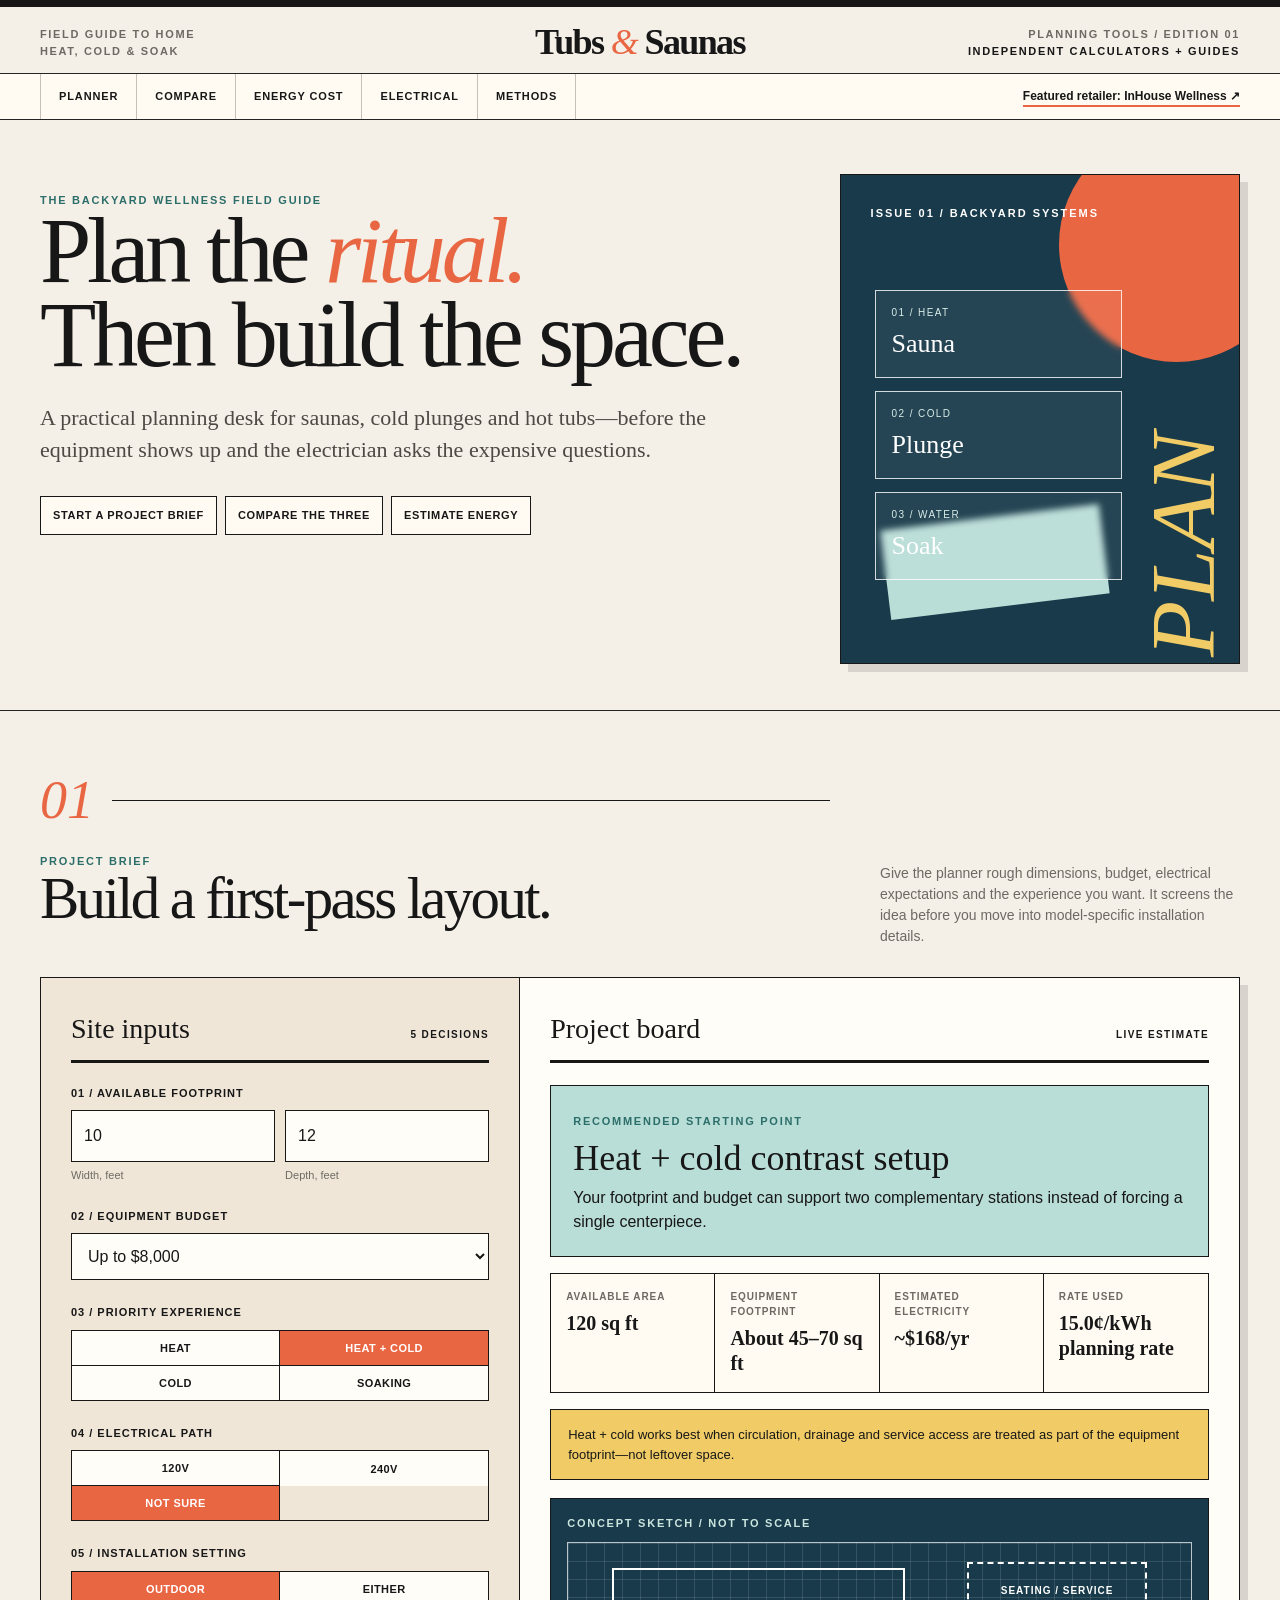
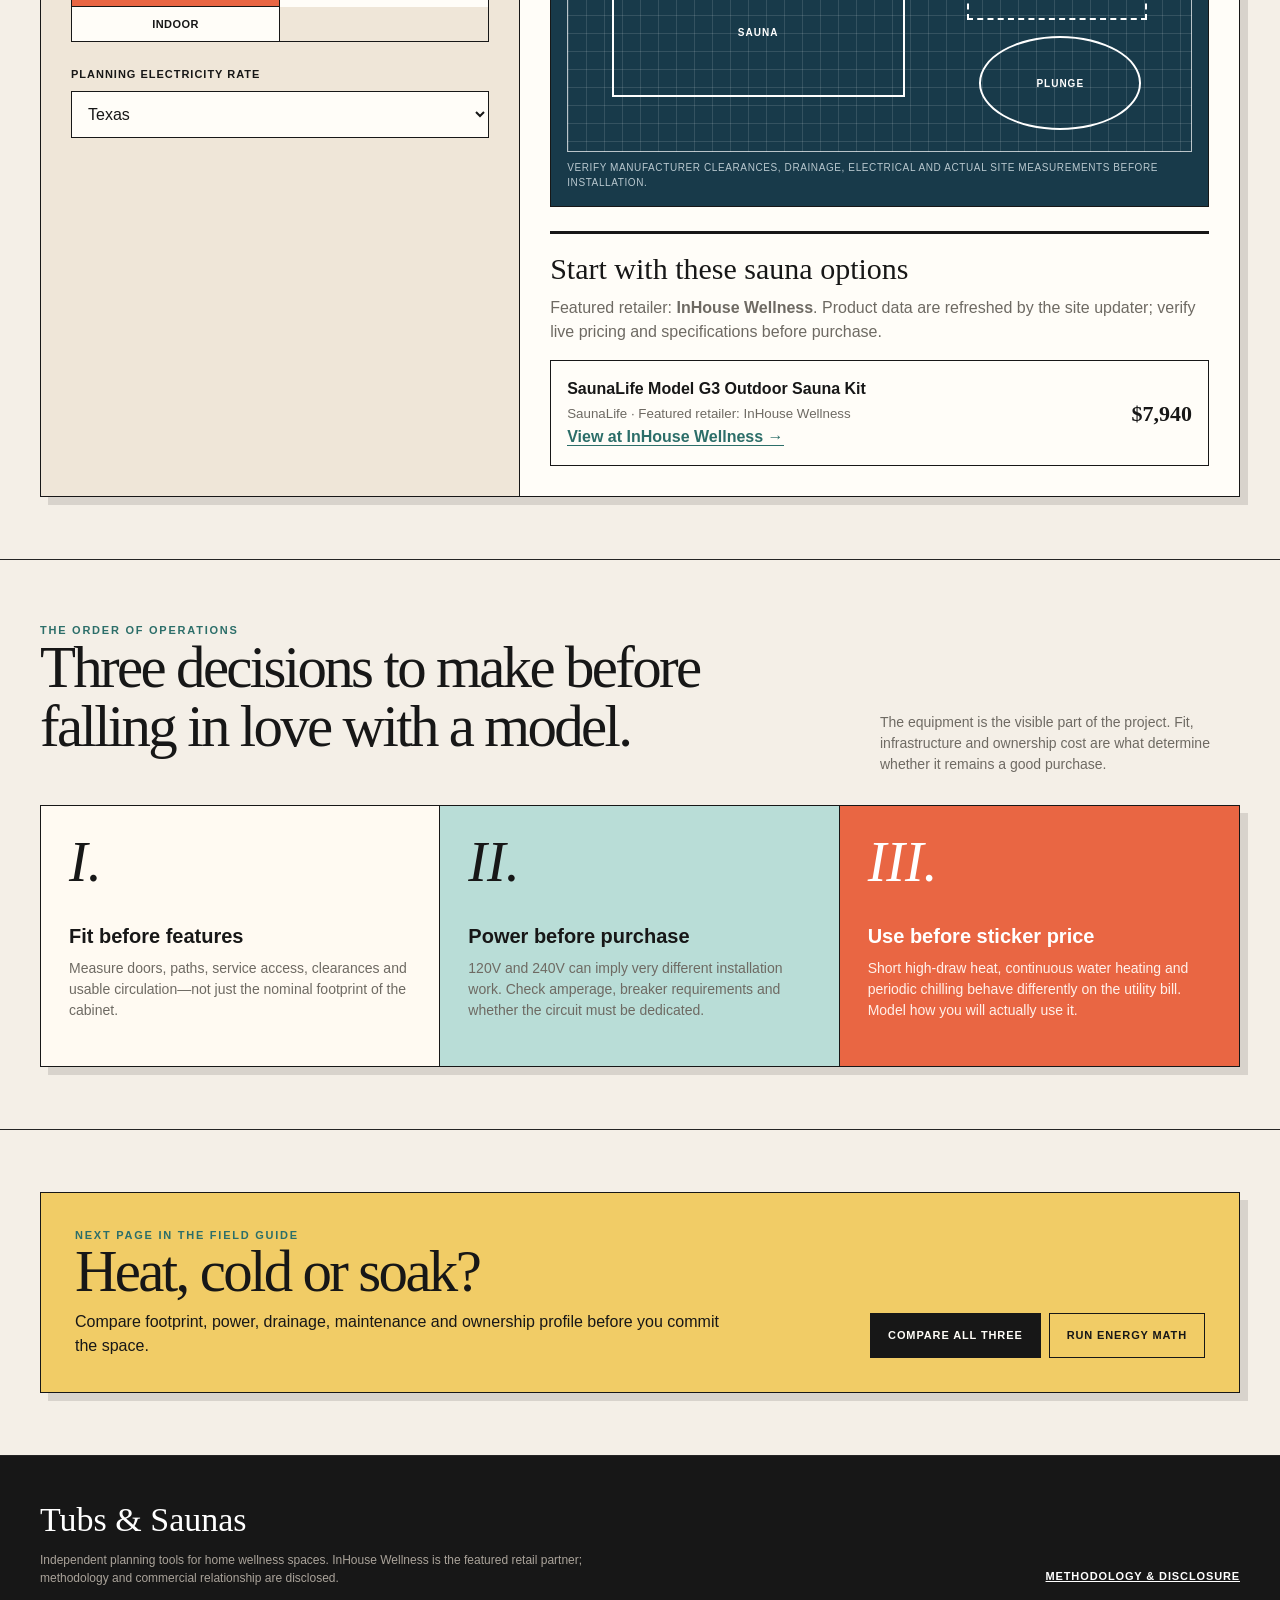
==== index.html @ 1ffa7c3e "Add files via upload" ====
<!doctype html><html lang="en"><head><meta charset="utf-8"><meta name="viewport" content="width=device-width,initial-scale=1"><title>Backyard Wellness Planner | Tubs & Saunas</title><meta name="description" content="Plan a backyard sauna, cold plunge or hot tub setup by space, budget, electrical service and operating cost. Compare options and find matching products."><link rel="canonical" href="https://tubsandsaunas.com/"><meta property="og:title" content="Backyard Wellness Planner | Tubs & Saunas"><meta property="og:description" content="A free interactive field guide for sauna, cold plunge and hot tub spaces."><meta property="og:url" content="https://tubsandsaunas.com/"><meta property="og:type" content="website"><link rel="stylesheet" href="/assets/styles.css"><script defer src="/assets/app.js"></script><script type="application/ld+json">{"@context":"https://schema.org","@type":"WebApplication","name":"Backyard Wellness Planner","url":"https://tubsandsaunas.com/","applicationCategory":"LifestyleApplication","operatingSystem":"Any","offers":{"@type":"Offer","price":"0","priceCurrency":"USD"},"description":"Interactive planner for backyard sauna, cold plunge and hot tub layouts and operating costs."}</script></head><body>
<header class="site-header"><div class="wrap masthead"><div class="mast-kicker">Field guide to home<br>heat, cold & soak</div><a class="brand" href="/">Tubs <i>&</i> Saunas</a><div class="mast-meta">Planning tools / Edition 01<br><strong>Independent calculators + guides</strong></div></div><div class="navbar"><div class="wrap"><nav class="navlinks"><a href="#planner">Planner</a><a href="/compare/">Compare</a><a href="/cost-calculator/">Energy Cost</a><a href="/guides/electrical/">Electrical</a><a href="/methodology/">Methods</a></nav><a class="partner-link" href="https://inhousewellness.com/collections/saunas" target="_blank" rel="noopener">Featured retailer: InHouse Wellness ↗</a></div></div></header>
<main>
<section class="hero"><div class="wrap hero-grid"><div class="hero-copy"><div class="eyebrow">The backyard wellness field guide</div><h1>Plan the <em>ritual.</em><br>Then build the space.</h1><p class="lede">A practical planning desk for saunas, cold plunges and hot tubs—before the equipment shows up and the electrician asks the expensive questions.</p><div class="mini-nav"><a href="#planner">Start a project brief</a><a href="/compare/">Compare the three</a><a href="/cost-calculator/">Estimate energy</a></div></div><aside class="hero-visual" aria-label="Heat, cold and soak planning themes"><div class="issue">Issue 01 / Backyard Systems</div><div class="stack"><div><small>01 / Heat</small>Sauna</div><div><small>02 / Cold</small>Plunge</div><div><small>03 / Water</small>Soak</div></div><div class="big-word">PLAN</div></aside></div></section>

<section class="section" id="planner"><div class="wrap"><div class="section-head"><div><div class="rule-title"><span class="section-number">01</span></div><div class="eyebrow">Project brief</div><h2>Build a first-pass layout.</h2></div><p>Give the planner rough dimensions, budget, electrical expectations and the experience you want. It screens the idea before you move into model-specific installation details.</p></div>
<div class="planner"><div class="panel"><div class="panel-title"><strong>Site inputs</strong><span>5 decisions</span></div>
<div class="field"><label>01 / Available footprint</label><div class="input-row"><div><input id="spaceWidth" type="number" min="3" max="50" value="10"><small>Width, feet</small></div><div><input id="spaceDepth" type="number" min="3" max="50" value="12"><small>Depth, feet</small></div></div></div>
<div class="field"><label>02 / Equipment budget</label><select id="budget"><option value="3000">Up to $3,000</option><option value="5000">Up to $5,000</option><option value="8000" selected>Up to $8,000</option><option value="12000">Up to $12,000</option><option value="20000">Up to $20,000</option><option value="40000">$20,000+</option></select></div>
<div class="field"><label>03 / Priority experience</label><div class="seg" id="experience" data-value="balanced"><button data-value="heat">Heat</button><button class="active" data-value="balanced">Heat + cold</button><button data-value="cold">Cold</button><button data-value="soak">Soaking</button></div></div>
<div class="field"><label>04 / Electrical path</label><div class="seg" id="electric" data-value="unsure"><button data-value="120">120V</button><button data-value="240">240V</button><button class="active" data-value="unsure">Not sure</button></div></div>
<div class="field"><label>05 / Installation setting</label><div class="seg" id="setting" data-value="outdoor"><button class="active" data-value="outdoor">Outdoor</button><button data-value="both">Either</button><button data-value="indoor">Indoor</button></div></div>
<div class="field"><label>Planning electricity rate</label><select id="state"><option value="US">U.S. default</option><option value="TX" selected>Texas</option><option value="CA">California</option><option value="FL">Florida</option><option value="NY">New York</option><option value="WA">Washington</option><option value="MA">Massachusetts</option><option value="AZ">Arizona</option><option value="CO">Colorado</option><option value="IL">Illinois</option><option value="PA">Pennsylvania</option><option value="NC">North Carolina</option><option value="GA">Georgia</option><option value="OH">Ohio</option><option value="MI">Michigan</option><option value="NJ">New Jersey</option><option value="VA">Virginia</option><option value="TN">Tennessee</option><option value="OR">Oregon</option><option value="NV">Nevada</option></select></div></div>
<div class="panel result-panel"><div class="panel-title"><strong>Project board</strong><span>Live estimate</span></div><div class="result-hero"><span class="eyebrow">Recommended starting point</span><strong id="planTitle">Heat + cold contrast setup</strong><p id="planReason">Your footprint and budget can support two complementary stations.</p></div><div class="result-grid"><div class="result-card"><span>Available area</span><b id="areaOut">120 sq ft</b></div><div class="result-card"><span>Equipment footprint</span><b id="footprintOut">About 45–70 sq ft</b></div><div class="result-card"><span>Estimated electricity</span><b id="energyOut">—</b></div><div class="result-card"><span>Rate used</span><b id="rateOut">—</b></div></div><div id="comboNote" class="notice" style="margin-top:16px">Heat + cold works best when circulation, drainage and service access are treated as part of the equipment footprint—not leftover space.</div><div class="layout-preview"><div class="label">Concept sketch / not to scale</div><div class="yard" id="yardPreview"></div><div class="layout-caption">Verify manufacturer clearances, drainage, electrical and actual site measurements before installation.</div></div><div class="recommend"><h3 id="recHeading">Start with these sauna options</h3><p class="muted">Featured retailer: <strong>InHouse Wellness</strong>. Product data are refreshed by the site updater; verify live pricing and specifications before purchase.</p><div id="recommendations" class="recommend-list"></div></div></div></div></div></section>

<section class="section"><div class="wrap"><div class="section-head"><div><div class="eyebrow">The order of operations</div><h2>Three decisions to make before falling in love with a model.</h2></div><p>The equipment is the visible part of the project. Fit, infrastructure and ownership cost are what determine whether it remains a good purchase.</p></div><div class="cards"><article class="feature"><div class="icon">I.</div><h3>Fit before features</h3><p>Measure doors, paths, service access, clearances and usable circulation—not just the nominal footprint of the cabinet.</p></article><article class="feature"><div class="icon">II.</div><h3>Power before purchase</h3><p>120V and 240V can imply very different installation work. Check amperage, breaker requirements and whether the circuit must be dedicated.</p></article><article class="feature"><div class="icon">III.</div><h3>Use before sticker price</h3><p>Short high-draw heat, continuous water heating and periodic chilling behave differently on the utility bill. Model how you will actually use it.</p></article></div></div></section>
<section class="section"><div class="wrap callout"><div><div class="eyebrow">Next page in the field guide</div><h2>Heat, cold or soak?</h2><p>Compare footprint, power, drainage, maintenance and ownership profile before you commit the space.</p></div><div class="callout-actions"><a class="btn" href="/compare/">Compare all three</a><a class="btn alt" href="/cost-calculator/">Run energy math</a></div></div></section>
</main><footer><div class="wrap footer-grid"><div><div class="footer-brand">Tubs & Saunas</div><p>Independent planning tools for home wellness spaces. InHouse Wellness is the featured retail partner; methodology and commercial relationship are disclosed.</p></div><div><a href="/methodology/">Methodology & disclosure</a></div></div></footer></body></html>
---- assets/styles.css ----
:root{
  --paper:#f4efe7;
  --paper-2:#fffaf2;
  --ink:#171717;
  --muted:#6e6a63;
  --rule:#242424;
  --orange:#e96643;
  --aqua:#b9ddd7;
  --aqua-dark:#2c6e69;
  --blue:#183a4a;
  --yellow:#f1cc66;
  --white:#fffdf8;
  --shadow:8px 8px 0 rgba(23,23,23,.13);
}
*{box-sizing:border-box}
html{scroll-behavior:smooth}
body{margin:0;background:var(--paper);color:var(--ink);font-family:Arial,Helvetica,sans-serif;line-height:1.5}
a{color:inherit}
.wrap{width:min(1200px,calc(100% - 40px));margin:auto}

/* Masthead */
.site-header{background:var(--paper);border-top:7px solid var(--ink);border-bottom:1px solid var(--rule)}
.masthead{display:grid;grid-template-columns:1fr auto 1fr;align-items:end;gap:24px;padding:18px 0 14px}
.mast-kicker,.mast-meta{font-size:11px;text-transform:uppercase;letter-spacing:.15em;font-weight:800;color:var(--muted)}
.mast-meta{text-align:right}.mast-meta strong{color:var(--ink)}
.brand{font-family:Georgia,"Times New Roman",serif;text-decoration:none;font-weight:700;font-size:36px;letter-spacing:-.045em;line-height:.95;white-space:nowrap}
.brand i{font-style:italic;color:var(--orange);font-weight:400}
.navbar{border-top:1px solid var(--rule);background:var(--paper-2)}
.navbar .wrap{display:flex;align-items:center;justify-content:space-between;min-height:45px;gap:18px}
.navlinks{display:flex;align-items:center;gap:0;flex-wrap:wrap}
.navlinks a{text-decoration:none;text-transform:uppercase;letter-spacing:.08em;font-size:11px;font-weight:900;padding:14px 18px;border-right:1px solid #c8c0b5}
.navlinks a:first-child{border-left:1px solid #c8c0b5}
.navlinks a:hover{background:var(--yellow)}
.partner-link{font-size:12px;font-weight:800;text-decoration:none;border-bottom:2px solid var(--orange)}

/* Type */
.eyebrow,.label{font-size:11px;text-transform:uppercase;letter-spacing:.16em;font-weight:900;color:var(--aqua-dark)}
h1,h2,h3,p{margin-top:0}
h1,h2{font-family:Georgia,"Times New Roman",serif;letter-spacing:-.045em}
h1{font-size:clamp(50px,7.2vw,96px);line-height:.92;font-weight:500;margin-bottom:24px}
h2{font-size:clamp(36px,4.6vw,62px);line-height:1;margin-bottom:18px;font-weight:500}
h3{font-size:20px;line-height:1.15;margin-bottom:10px}
.lede{font-family:Georgia,"Times New Roman",serif;font-size:22px;line-height:1.45;color:#4d4943;max-width:760px}
.muted{color:var(--muted)}

/* Buttons */
.btn{display:inline-flex;align-items:center;justify-content:center;gap:8px;background:var(--ink);color:var(--white);border:1px solid var(--ink);padding:13px 17px;text-decoration:none;text-transform:uppercase;letter-spacing:.08em;font-size:11px;font-weight:900;cursor:pointer;border-radius:0}
.btn:hover{background:var(--orange);border-color:var(--orange)}
.btn.alt{background:transparent;color:var(--ink)}
.btn.alt:hover{background:var(--aqua);border-color:var(--ink)}
.mini-nav{display:flex;gap:8px;flex-wrap:wrap;margin-top:30px}
.mini-nav a{text-decoration:none;border:1px solid var(--ink);padding:10px 12px;background:var(--paper-2);font-size:11px;text-transform:uppercase;letter-spacing:.06em;font-weight:900}
.mini-nav a:hover{background:var(--yellow)}

/* Homepage hero */
.hero{padding:54px 0 46px;border-bottom:1px solid var(--rule)}
.hero-grid{display:grid;grid-template-columns:minmax(0,1.3fr) minmax(320px,.7fr);gap:56px;align-items:stretch}
.hero-copy{padding-top:18px}
.hero-copy h1 em{color:var(--orange);font-weight:400}
.hero-visual{position:relative;background:var(--blue);color:white;min-height:490px;border:1px solid var(--ink);box-shadow:var(--shadow);overflow:hidden;padding:30px}
.hero-visual:before{content:"";position:absolute;width:235px;height:235px;border-radius:50%;background:var(--orange);right:-55px;top:-48px}
.hero-visual:after{content:"";position:absolute;width:220px;height:90px;background:var(--aqua);left:44px;bottom:56px;transform:rotate(-7deg)}
.hero-visual .issue{position:relative;z-index:2;font-size:11px;letter-spacing:.18em;text-transform:uppercase;font-weight:900}
.hero-visual .big-word{position:absolute;z-index:2;right:18px;bottom:6px;font-family:Georgia,"Times New Roman",serif;font-size:92px;line-height:.8;font-style:italic;color:var(--yellow);writing-mode:vertical-rl;transform:rotate(180deg)}
.hero-visual .stack{position:absolute;z-index:3;left:34px;top:115px;width:62%;display:grid;gap:13px}
.hero-visual .stack div{border:1px solid rgba(255,255,255,.8);padding:14px 16px;background:rgba(255,255,255,.06);backdrop-filter:blur(3px);font-family:Georgia,"Times New Roman",serif;font-size:26px}
.hero-visual .stack small{display:block;font-family:Arial,Helvetica,sans-serif;font-size:10px;text-transform:uppercase;letter-spacing:.14em;margin-bottom:4px;color:#d9ece8}

/* Editorial dividers */
.section{padding:62px 0;border-bottom:1px solid var(--rule)}
.section-head{display:grid;grid-template-columns:1fr 360px;gap:50px;align-items:end;margin-bottom:30px}
.section-head p{margin:0;color:var(--muted);font-size:14px}
.section-number{font-family:Georgia,"Times New Roman",serif;font-size:54px;font-style:italic;color:var(--orange);line-height:1}
.rule-title{display:grid;grid-template-columns:auto 1fr;gap:18px;align-items:center;margin-bottom:26px}.rule-title:after{content:"";height:1px;background:var(--ink)}

/* Planner */
.planner{display:grid;grid-template-columns:minmax(330px,.8fr) minmax(0,1.2fr);border:1px solid var(--ink);background:var(--paper-2);box-shadow:var(--shadow)}
.panel{padding:30px}.planner>.panel:first-child{border-right:1px solid var(--ink);background:#efe6d8}
.panel-title{display:flex;align-items:baseline;justify-content:space-between;border-bottom:3px solid var(--ink);padding-bottom:10px;margin-bottom:22px}
.panel-title strong{font-family:Georgia,"Times New Roman",serif;font-size:28px;font-weight:500}.panel-title span{font-size:10px;text-transform:uppercase;letter-spacing:.14em;font-weight:900}
.field{margin:0 0 24px}.field:last-child{margin-bottom:0}
.field>label{display:block;font-size:11px;text-transform:uppercase;letter-spacing:.09em;font-weight:900;margin-bottom:9px}
.field input,.field select{width:100%;background:var(--white);border:1px solid var(--ink);border-radius:0;padding:13px 12px;color:var(--ink);font:inherit;outline:none}
.field input:focus,.field select:focus{box-shadow:0 0 0 3px var(--yellow)}
.field small{display:block;color:var(--muted);margin-top:5px;font-size:11px}
.input-row{display:grid;grid-template-columns:1fr 1fr;gap:10px}
.seg{display:grid;grid-template-columns:repeat(2,1fr);border:1px solid var(--ink)}
.seg button{padding:11px 8px;border:0;border-right:1px solid var(--ink);border-bottom:1px solid var(--ink);background:var(--white);font-size:11px;font-weight:900;text-transform:uppercase;letter-spacing:.04em;cursor:pointer;color:var(--ink)}
.seg button:nth-child(2n){border-right:0}.seg button:nth-last-child(-n+2){border-bottom:0}.seg button.active{background:var(--orange);color:#fff}

.result-panel{background:var(--white)}
.result-hero{background:var(--aqua);border:1px solid var(--ink);padding:22px;margin-bottom:16px}
.result-hero strong{display:block;font-family:Georgia,"Times New Roman",serif;font-size:36px;line-height:1.05;font-weight:500;margin:8px 0 9px}
.result-hero p{margin-bottom:0}
.result-grid{display:grid;grid-template-columns:repeat(4,1fr);border:1px solid var(--ink);margin-top:14px}
.result-card{padding:15px;border-right:1px solid var(--ink);min-height:94px;background:var(--paper-2)}
.result-card:last-child{border-right:0}.result-card span{display:block;font-size:10px;text-transform:uppercase;letter-spacing:.09em;font-weight:800;color:var(--muted);margin-bottom:8px}.result-card b{font-family:Georgia,"Times New Roman",serif;font-size:20px;line-height:1.1}
.notice{padding:15px 17px;border:1px solid var(--ink);background:var(--yellow);font-size:13px}.hide{display:none!important}

/* Blueprint */
.layout-preview{margin-top:18px;background:var(--blue);color:white;border:1px solid var(--ink);padding:16px}
.layout-preview .label{color:#cbe5df;margin-bottom:10px}.yard{height:210px;position:relative;border:1px solid rgba(255,255,255,.7);background-image:linear-gradient(rgba(255,255,255,.12) 1px,transparent 1px),linear-gradient(90deg,rgba(255,255,255,.12) 1px,transparent 1px);background-size:18px 18px;overflow:hidden}
.unit-block{position:absolute;display:flex;align-items:center;justify-content:center;text-align:center;padding:8px;font-size:10px;letter-spacing:.1em;font-weight:900;border:2px solid white;color:white;background:transparent}
.unit-sauna{left:7%;top:12%;width:47%;height:62%}.unit-plunge{right:8%;bottom:10%;width:26%;height:45%;border-radius:50%}.unit-hot{left:17%;top:15%;width:66%;height:70%;border-radius:45%}.unit-seat{right:7%;top:9%;width:29%;height:28%;border-style:dashed}
.layout-caption{font-size:10px;color:#b9c8cf;margin-top:8px;text-transform:uppercase;letter-spacing:.06em}

/* Recommendations */
.recommend{margin-top:24px;border-top:3px solid var(--ink);padding-top:18px}.recommend h3{font-family:Georgia,"Times New Roman",serif;font-size:30px;font-weight:500}
.recommend-list{display:grid;gap:0;border:1px solid var(--ink)}
.rec{display:grid;grid-template-columns:1fr auto;align-items:center;gap:15px;padding:16px;border-bottom:1px solid var(--ink);background:var(--white)}.rec:last-child{border-bottom:0}.rec:nth-child(even){background:#f3e7d7}.rec small{color:var(--muted)}.rec .price{font-family:Georgia,"Times New Roman",serif;font-size:22px;font-weight:700}.rec a{color:var(--aqua-dark);font-weight:900;text-decoration:none;border-bottom:1px solid var(--aqua-dark)}

/* Feature strips */
.cards{display:grid;grid-template-columns:repeat(3,1fr);border:1px solid var(--ink);box-shadow:var(--shadow)}
.feature{padding:28px;min-height:260px;border-right:1px solid var(--ink);background:var(--paper-2)}.feature:last-child{border-right:0}.feature:nth-child(2){background:var(--aqua)}.feature:nth-child(3){background:var(--orange);color:white}.feature:nth-child(3) p{color:#fff1eb}.feature .icon{font-family:Georgia,"Times New Roman",serif;font-style:italic;font-size:56px;margin-bottom:35px;line-height:1}.feature p{color:var(--muted);margin-bottom:0;font-size:14px}

/* CTA */
.callout{display:grid;grid-template-columns:1.2fr .8fr;align-items:end;gap:44px;background:var(--yellow);border:1px solid var(--ink);padding:34px;box-shadow:var(--shadow)}.callout h2{margin-bottom:8px}.callout p{max-width:660px;margin-bottom:0}.callout-actions{display:flex;gap:8px;justify-content:flex-end;flex-wrap:wrap}

/* Interior pages */
.page-hero{padding:55px 0 34px;border-bottom:1px solid var(--ink)}
.page-hero .wrap{display:grid;grid-template-columns:160px 1fr;gap:28px;align-items:start}.page-hero .index-mark{font-family:Georgia,"Times New Roman",serif;color:var(--orange);font-size:80px;font-style:italic;line-height:.8}.page-hero h1{font-size:clamp(48px,6vw,82px)}
.article{max-width:850px}.article p,.article li{color:#4f4b45}.article h2{font-size:42px;margin:44px 0 13px}.article h3{font-family:Georgia,"Times New Roman",serif;font-size:27px;margin-top:30px;font-weight:500}.article a:not(.btn){font-weight:800;text-decoration-thickness:2px;text-decoration-color:var(--orange)}

/* Comparison */
.table-shell{border:1px solid var(--ink);box-shadow:var(--shadow);overflow:auto;background:var(--white)}
.compare-table{width:100%;min-width:780px;border-collapse:collapse}.compare-table th,.compare-table td{padding:16px;border-right:1px solid var(--ink);border-bottom:1px solid var(--ink);text-align:left;vertical-align:top}.compare-table th:last-child,.compare-table td:last-child{border-right:0}.compare-table tr:last-child td{border-bottom:0}.compare-table th{font-family:Georgia,"Times New Roman",serif;font-size:22px;background:var(--blue);color:white}.compare-table th:first-child{background:var(--ink)}.compare-table td:first-child{font-size:11px;text-transform:uppercase;letter-spacing:.06em;font-weight:900;background:#eee4d6;width:180px}.compare-table tr:nth-child(even) td:not(:first-child){background:#fbf4ea}.score{display:inline-block;background:var(--yellow);border:1px solid var(--ink);padding:4px 7px;font-size:10px;text-transform:uppercase;letter-spacing:.06em;font-weight:900}

/* Cost calculator */
.cost-box{display:grid;grid-template-columns:.85fr 1.15fr;border:1px solid var(--ink);box-shadow:var(--shadow)}.cost-box>.panel:first-child{background:#efe6d8;border-right:1px solid var(--ink)}.big-number{font-family:Georgia,"Times New Roman",serif;font-size:80px;letter-spacing:-.055em;line-height:.95;color:var(--orange);margin:9px 0}.cost-box .result-grid{grid-template-columns:repeat(2,1fr)}.cost-box .result-card:nth-child(2){border-right:0}.cost-box .result-card:nth-child(-n+2){border-bottom:1px solid var(--ink)}

/* Footer */
footer{background:var(--ink);color:#e8e0d4;padding:38px 0 46px}.footer-grid{display:grid;grid-template-columns:1fr auto;gap:30px;align-items:end}.footer-brand{font-family:Georgia,"Times New Roman",serif;font-size:34px;color:white}.footer-grid p{max-width:600px;color:#aaa39a;font-size:12px;margin:6px 0 0}.footer-grid a{color:white;text-transform:uppercase;letter-spacing:.08em;font-size:11px;font-weight:900}

@media(max-width:900px){
  .masthead{grid-template-columns:1fr auto}.mast-kicker{display:none}.mast-meta{font-size:9px}.brand{font-size:30px}
  .navbar .wrap{display:block}.navlinks{overflow:auto;flex-wrap:nowrap}.partner-link{display:none}
  .hero-grid,.planner,.section-head,.callout,.cost-box,.page-hero .wrap{grid-template-columns:1fr}.hero-visual{min-height:380px}.planner>.panel:first-child,.cost-box>.panel:first-child{border-right:0;border-bottom:1px solid var(--ink)}
  .result-grid{grid-template-columns:repeat(2,1fr)}.result-card:nth-child(2){border-right:0}.result-card:nth-child(-n+2){border-bottom:1px solid var(--ink)}
  .cards{grid-template-columns:1fr}.feature{border-right:0;border-bottom:1px solid var(--ink);min-height:0}.feature:last-child{border-bottom:0}.callout-actions{justify-content:flex-start}.page-hero .index-mark{font-size:55px}
}
@media(max-width:560px){
  .wrap{width:min(100% - 24px,1200px)}.site-header{border-top-width:5px}.masthead{grid-template-columns:1fr}.mast-meta{display:none}.brand{font-size:28px}.navlinks a{padding:12px 12px;font-size:10px}
  .hero{padding-top:28px}.hero-grid{gap:30px}.hero-visual{min-height:330px}.hero-visual .big-word{font-size:70px}.hero-visual .stack{left:20px;top:85px;width:70%}.hero-visual .stack div{font-size:20px}.section{padding:44px 0}.panel{padding:20px}.input-row{grid-template-columns:1fr}.seg{grid-template-columns:1fr}.seg button{border-right:0;border-bottom:1px solid var(--ink)!important}.seg button:last-child{border-bottom:0!important}.result-grid{grid-template-columns:1fr}.result-card{border-right:0!important;border-bottom:1px solid var(--ink)!important}.result-card:last-child{border-bottom:0!important}.rec{grid-template-columns:1fr}.page-hero{padding-top:35px}.page-hero .index-mark{font-size:42px}.big-number{font-size:62px}
}
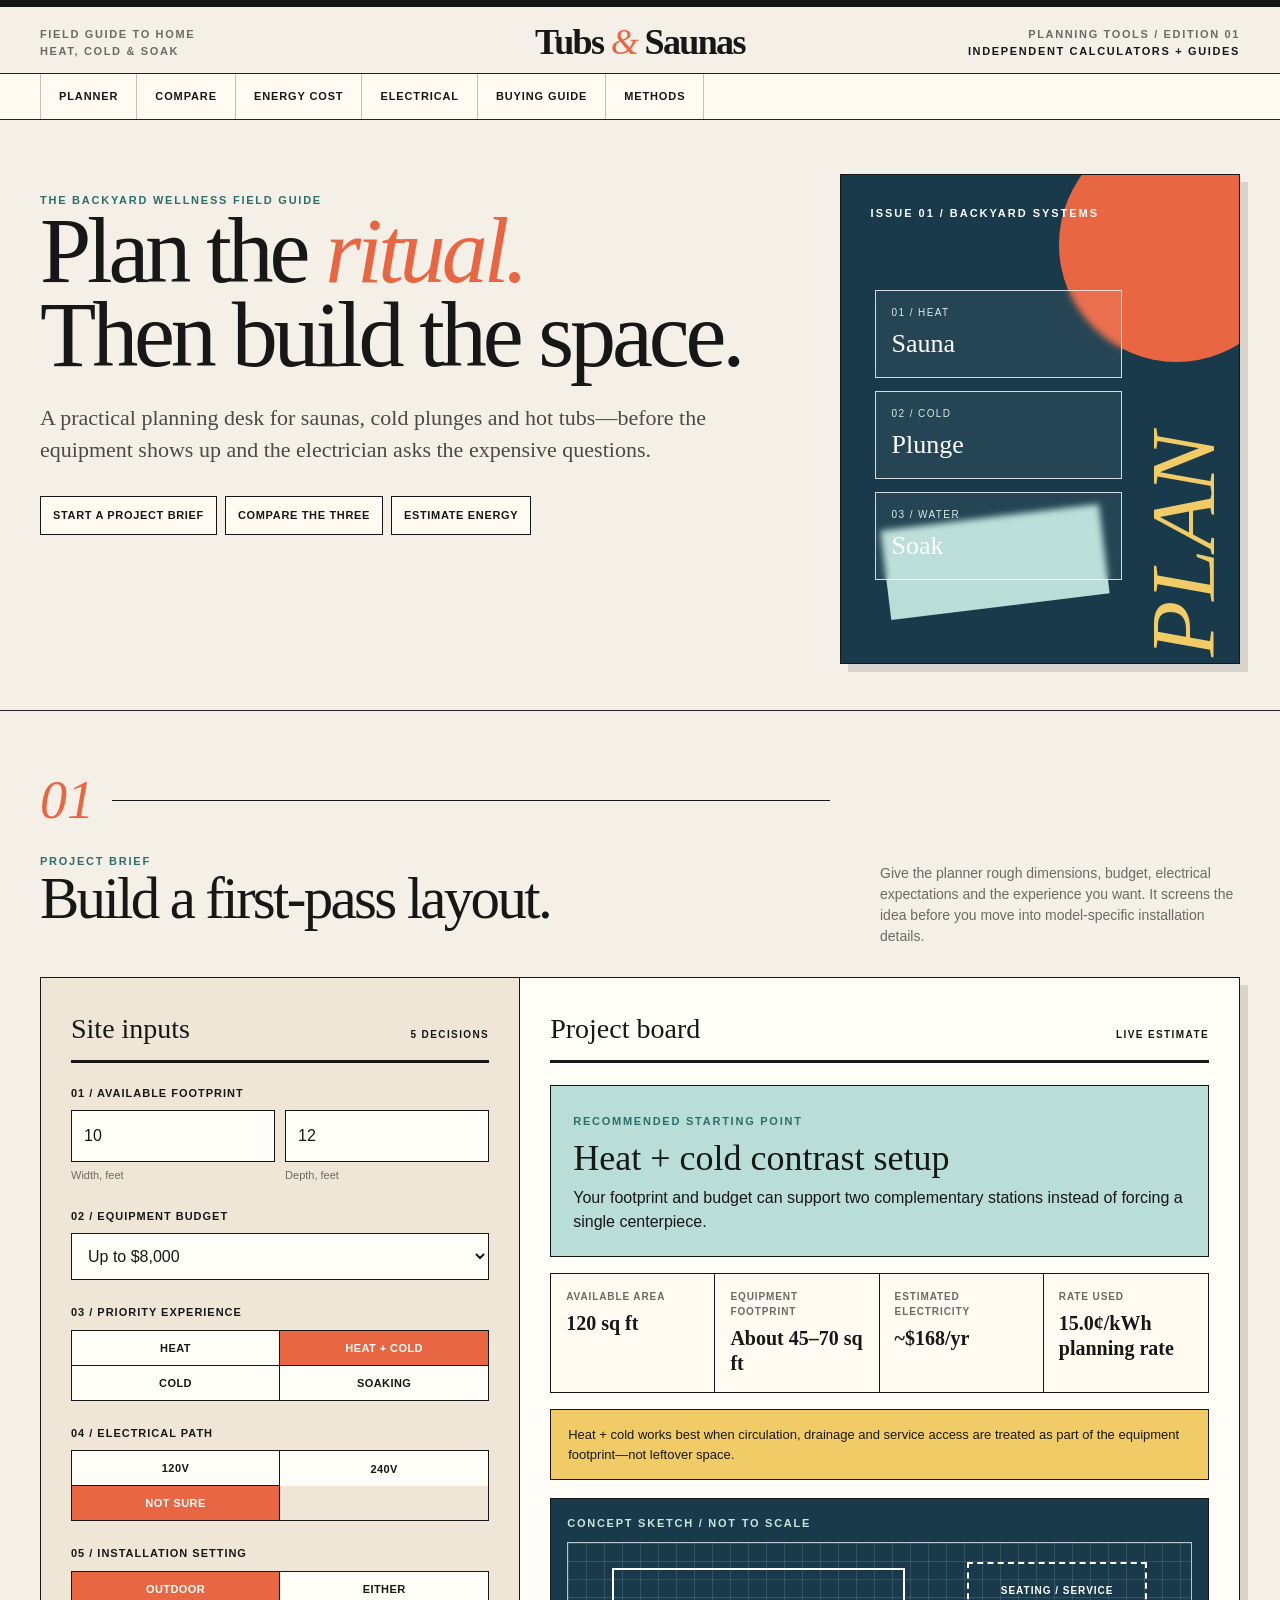
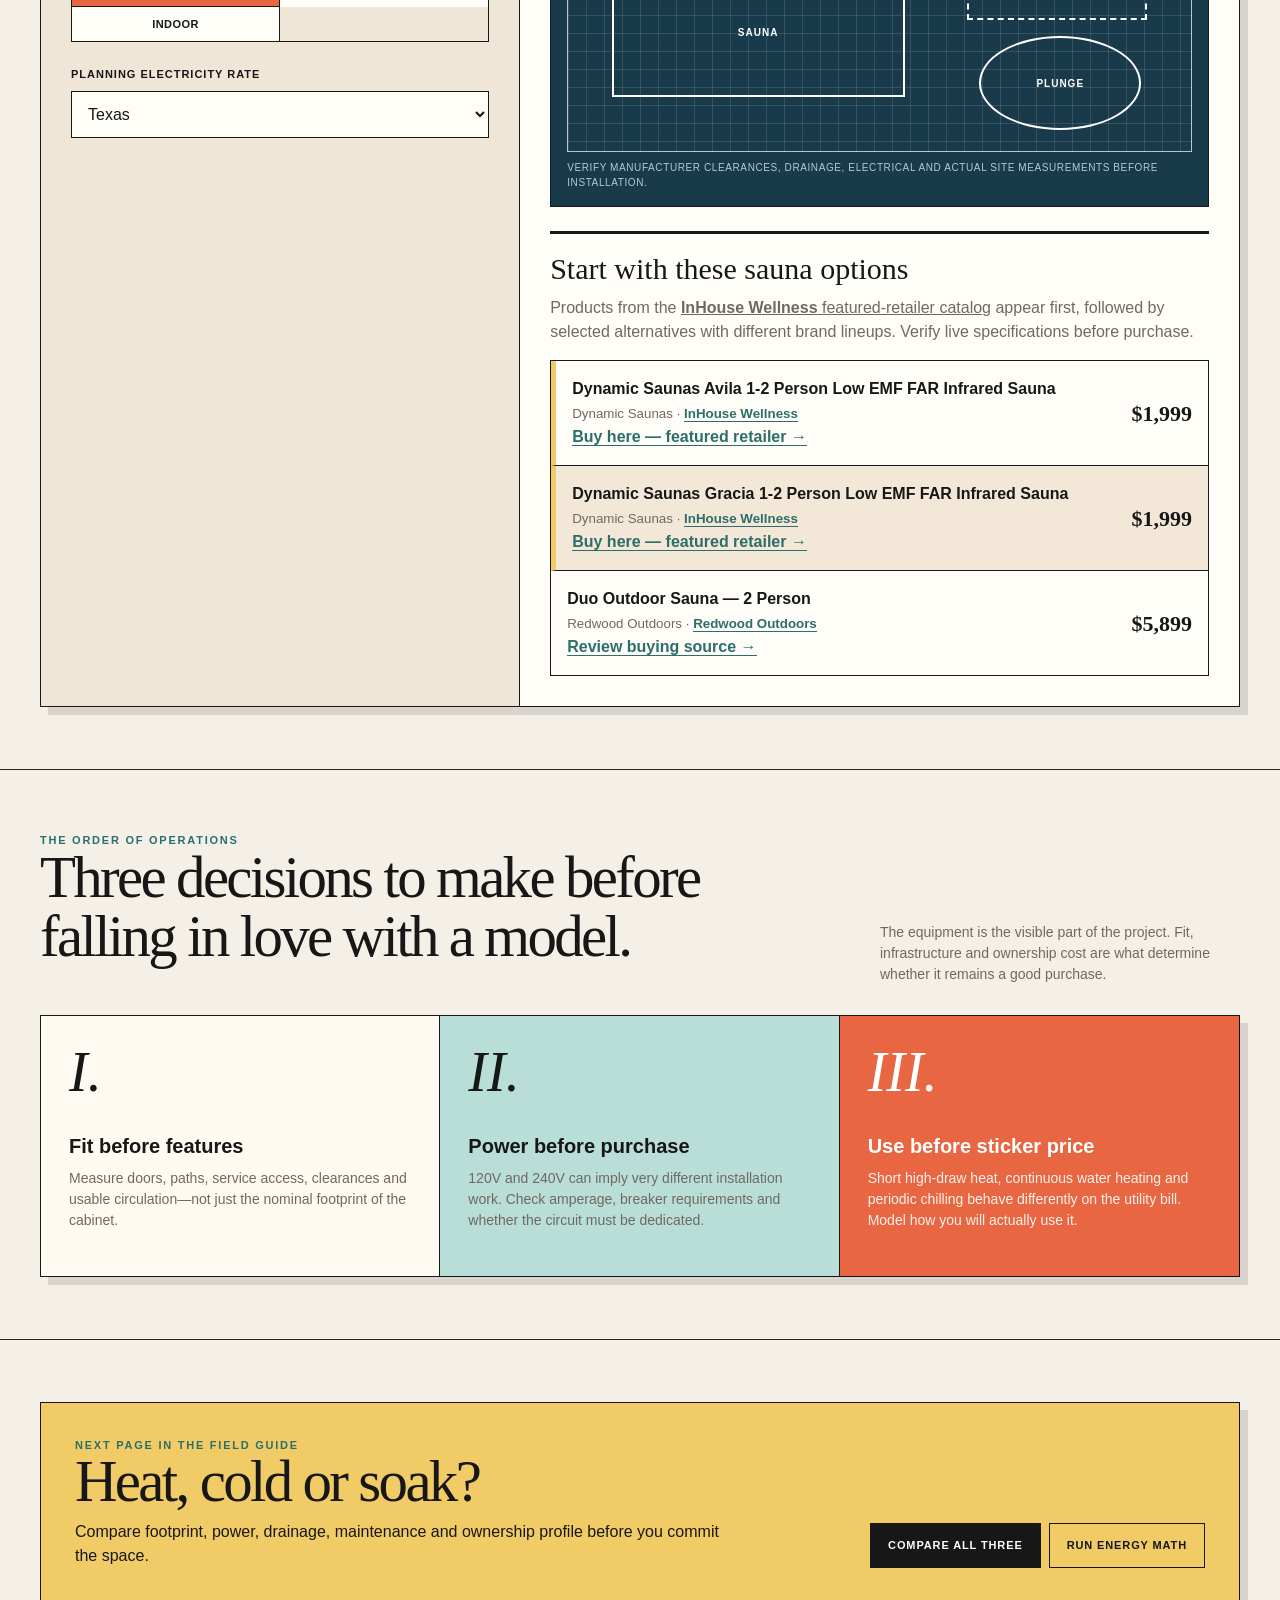
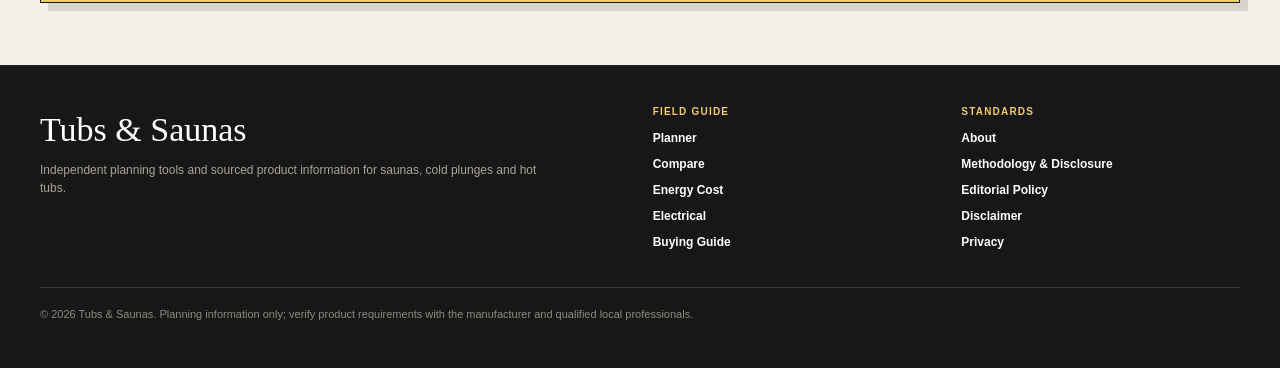
==== commit de77b84a: "Add files via upload" ====
--- a/index.html
+++ b/index.html
@@ -1,5 +1,5 @@
 <!doctype html><html lang="en"><head><meta charset="utf-8"><meta name="viewport" content="width=device-width,initial-scale=1"><title>Backyard Wellness Planner | Tubs & Saunas</title><meta name="description" content="Plan a backyard sauna, cold plunge or hot tub setup by space, budget, electrical service and operating cost. Compare options and find matching products."><link rel="canonical" href="https://tubsandsaunas.com/"><meta property="og:title" content="Backyard Wellness Planner | Tubs & Saunas"><meta property="og:description" content="A free interactive field guide for sauna, cold plunge and hot tub spaces."><meta property="og:url" content="https://tubsandsaunas.com/"><meta property="og:type" content="website"><link rel="stylesheet" href="/assets/styles.css"><script defer src="/assets/app.js"></script><script type="application/ld+json">{"@context":"https://schema.org","@type":"WebApplication","name":"Backyard Wellness Planner","url":"https://tubsandsaunas.com/","applicationCategory":"LifestyleApplication","operatingSystem":"Any","offers":{"@type":"Offer","price":"0","priceCurrency":"USD"},"description":"Interactive planner for backyard sauna, cold plunge and hot tub layouts and operating costs."}</script></head><body>
-<header class="site-header"><div class="wrap masthead"><div class="mast-kicker">Field guide to home<br>heat, cold & soak</div><a class="brand" href="/">Tubs <i>&</i> Saunas</a><div class="mast-meta">Planning tools / Edition 01<br><strong>Independent calculators + guides</strong></div></div><div class="navbar"><div class="wrap"><nav class="navlinks"><a href="#planner">Planner</a><a href="/compare/">Compare</a><a href="/cost-calculator/">Energy Cost</a><a href="/guides/electrical/">Electrical</a><a href="/methodology/">Methods</a></nav><a class="partner-link" href="https://inhousewellness.com/collections/saunas" target="_blank" rel="noopener">Featured retailer: InHouse Wellness ↗</a></div></div></header>
+<header class="site-header"><div class="wrap masthead"><div class="mast-kicker">Field guide to home<br>heat, cold & soak</div><a class="brand" href="/">Tubs <i>&</i> Saunas</a><div class="mast-meta">Planning tools / Edition 01<br><strong>Independent calculators + guides</strong></div></div><div class="navbar"><div class="wrap"><nav class="navlinks"><a href="#planner">Planner</a><a href="/compare/">Compare</a><a href="/cost-calculator/">Energy Cost</a><a href="/guides/electrical/">Electrical</a><a href="/buying-guide/">Buying Guide</a><a href="/methodology/">Methods</a></nav></div></div></header>
 <main>
 <section class="hero"><div class="wrap hero-grid"><div class="hero-copy"><div class="eyebrow">The backyard wellness field guide</div><h1>Plan the <em>ritual.</em><br>Then build the space.</h1><p class="lede">A practical planning desk for saunas, cold plunges and hot tubs—before the equipment shows up and the electrician asks the expensive questions.</p><div class="mini-nav"><a href="#planner">Start a project brief</a><a href="/compare/">Compare the three</a><a href="/cost-calculator/">Estimate energy</a></div></div><aside class="hero-visual" aria-label="Heat, cold and soak planning themes"><div class="issue">Issue 01 / Backyard Systems</div><div class="stack"><div><small>01 / Heat</small>Sauna</div><div><small>02 / Cold</small>Plunge</div><div><small>03 / Water</small>Soak</div></div><div class="big-word">PLAN</div></aside></div></section>
 
@@ -11,8 +11,8 @@
 <div class="field"><label>04 / Electrical path</label><div class="seg" id="electric" data-value="unsure"><button data-value="120">120V</button><button data-value="240">240V</button><button class="active" data-value="unsure">Not sure</button></div></div>
 <div class="field"><label>05 / Installation setting</label><div class="seg" id="setting" data-value="outdoor"><button class="active" data-value="outdoor">Outdoor</button><button data-value="both">Either</button><button data-value="indoor">Indoor</button></div></div>
 <div class="field"><label>Planning electricity rate</label><select id="state"><option value="US">U.S. default</option><option value="TX" selected>Texas</option><option value="CA">California</option><option value="FL">Florida</option><option value="NY">New York</option><option value="WA">Washington</option><option value="MA">Massachusetts</option><option value="AZ">Arizona</option><option value="CO">Colorado</option><option value="IL">Illinois</option><option value="PA">Pennsylvania</option><option value="NC">North Carolina</option><option value="GA">Georgia</option><option value="OH">Ohio</option><option value="MI">Michigan</option><option value="NJ">New Jersey</option><option value="VA">Virginia</option><option value="TN">Tennessee</option><option value="OR">Oregon</option><option value="NV">Nevada</option></select></div></div>
-<div class="panel result-panel"><div class="panel-title"><strong>Project board</strong><span>Live estimate</span></div><div class="result-hero"><span class="eyebrow">Recommended starting point</span><strong id="planTitle">Heat + cold contrast setup</strong><p id="planReason">Your footprint and budget can support two complementary stations.</p></div><div class="result-grid"><div class="result-card"><span>Available area</span><b id="areaOut">120 sq ft</b></div><div class="result-card"><span>Equipment footprint</span><b id="footprintOut">About 45–70 sq ft</b></div><div class="result-card"><span>Estimated electricity</span><b id="energyOut">—</b></div><div class="result-card"><span>Rate used</span><b id="rateOut">—</b></div></div><div id="comboNote" class="notice" style="margin-top:16px">Heat + cold works best when circulation, drainage and service access are treated as part of the equipment footprint—not leftover space.</div><div class="layout-preview"><div class="label">Concept sketch / not to scale</div><div class="yard" id="yardPreview"></div><div class="layout-caption">Verify manufacturer clearances, drainage, electrical and actual site measurements before installation.</div></div><div class="recommend"><h3 id="recHeading">Start with these sauna options</h3><p class="muted">Featured retailer: <strong>InHouse Wellness</strong>. Product data are refreshed by the site updater; verify live pricing and specifications before purchase.</p><div id="recommendations" class="recommend-list"></div></div></div></div></div></section>
+<div class="panel result-panel"><div class="panel-title"><strong>Project board</strong><span>Live estimate</span></div><div class="result-hero"><span class="eyebrow">Recommended starting point</span><strong id="planTitle">Heat + cold contrast setup</strong><p id="planReason">Your footprint and budget can support two complementary stations.</p></div><div class="result-grid"><div class="result-card"><span>Available area</span><b id="areaOut">120 sq ft</b></div><div class="result-card"><span>Equipment footprint</span><b id="footprintOut">About 45–70 sq ft</b></div><div class="result-card"><span>Estimated electricity</span><b id="energyOut">—</b></div><div class="result-card"><span>Rate used</span><b id="rateOut">—</b></div></div><div id="comboNote" class="notice" style="margin-top:16px">Heat + cold works best when circulation, drainage and service access are treated as part of the equipment footprint—not leftover space.</div><div class="layout-preview"><div class="label">Concept sketch / not to scale</div><div class="yard" id="yardPreview"></div><div class="layout-caption">Verify manufacturer clearances, drainage, electrical and actual site measurements before installation.</div></div><div class="recommend"><h3 id="recHeading">Start with these sauna options</h3><p class="muted">Products from the <a href="/buying-guide/#inhouse-wellness"><strong>InHouse Wellness</strong> featured-retailer catalog</a> appear first, followed by selected alternatives with different brand lineups. Verify live specifications before purchase.</p><div id="recommendations" class="recommend-list"></div></div></div></div></div></section>
 
 <section class="section"><div class="wrap"><div class="section-head"><div><div class="eyebrow">The order of operations</div><h2>Three decisions to make before falling in love with a model.</h2></div><p>The equipment is the visible part of the project. Fit, infrastructure and ownership cost are what determine whether it remains a good purchase.</p></div><div class="cards"><article class="feature"><div class="icon">I.</div><h3>Fit before features</h3><p>Measure doors, paths, service access, clearances and usable circulation—not just the nominal footprint of the cabinet.</p></article><article class="feature"><div class="icon">II.</div><h3>Power before purchase</h3><p>120V and 240V can imply very different installation work. Check amperage, breaker requirements and whether the circuit must be dedicated.</p></article><article class="feature"><div class="icon">III.</div><h3>Use before sticker price</h3><p>Short high-draw heat, continuous water heating and periodic chilling behave differently on the utility bill. Model how you will actually use it.</p></article></div></div></section>
 <section class="section"><div class="wrap callout"><div><div class="eyebrow">Next page in the field guide</div><h2>Heat, cold or soak?</h2><p>Compare footprint, power, drainage, maintenance and ownership profile before you commit the space.</p></div><div class="callout-actions"><a class="btn" href="/compare/">Compare all three</a><a class="btn alt" href="/cost-calculator/">Run energy math</a></div></div></section>
-</main><footer><div class="wrap footer-grid"><div><div class="footer-brand">Tubs & Saunas</div><p>Independent planning tools for home wellness spaces. InHouse Wellness is the featured retail partner; methodology and commercial relationship are disclosed.</p></div><div><a href="/methodology/">Methodology & disclosure</a></div></div></footer></body></html>
+</main><footer><div class="wrap"><div class="footer-grid"><div><div class="footer-brand">Tubs & Saunas</div><p>Independent planning tools and sourced product information for saunas, cold plunges and hot tubs.</p></div><div class="footer-col"><strong>Field guide</strong><a href="/#planner">Planner</a><a href="/compare/">Compare</a><a href="/cost-calculator/">Energy Cost</a><a href="/guides/electrical/">Electrical</a><a href="/buying-guide/">Buying Guide</a></div><div class="footer-col"><strong>Standards</strong><a href="/about/">About</a><a href="/methodology/">Methodology & Disclosure</a><a href="/editorial-policy/">Editorial Policy</a><a href="/disclaimer/">Disclaimer</a><a href="/privacy/">Privacy</a></div></div><div class="footer-note">© 2026 Tubs & Saunas. Planning information only; verify product requirements with the manufacturer and qualified local professionals.</div></div></footer></body></html>
--- a/assets/styles.css
+++ b/assets/styles.css
@@ -5,6 +5,7 @@
   --muted:#6e6a63;
   --rule:#242424;
   --orange:#e96643;
+  --red:#e96643;
   --aqua:#b9ddd7;
   --aqua-dark:#2c6e69;
   --blue:#183a4a;
@@ -129,11 +130,11 @@
 .cost-box{display:grid;grid-template-columns:.85fr 1.15fr;border:1px solid var(--ink);box-shadow:var(--shadow)}.cost-box>.panel:first-child{background:#efe6d8;border-right:1px solid var(--ink)}.big-number{font-family:Georgia,"Times New Roman",serif;font-size:80px;letter-spacing:-.055em;line-height:.95;color:var(--orange);margin:9px 0}.cost-box .result-grid{grid-template-columns:repeat(2,1fr)}.cost-box .result-card:nth-child(2){border-right:0}.cost-box .result-card:nth-child(-n+2){border-bottom:1px solid var(--ink)}
 
 /* Footer */
-footer{background:var(--ink);color:#e8e0d4;padding:38px 0 46px}.footer-grid{display:grid;grid-template-columns:1fr auto;gap:30px;align-items:end}.footer-brand{font-family:Georgia,"Times New Roman",serif;font-size:34px;color:white}.footer-grid p{max-width:600px;color:#aaa39a;font-size:12px;margin:6px 0 0}.footer-grid a{color:white;text-transform:uppercase;letter-spacing:.08em;font-size:11px;font-weight:900}
+footer{background:var(--ink);color:#e8e0d4;padding:38px 0 46px}.footer-grid{display:grid;grid-template-columns:minmax(240px,1.15fr) repeat(2,minmax(150px,.55fr));gap:30px;align-items:start}.footer-brand{font-family:Georgia,"Times New Roman",serif;font-size:34px;color:white}.footer-grid p{max-width:520px;color:#aaa39a;font-size:12px;margin:6px 0 0}.footer-col strong{display:block;color:var(--yellow);font-size:10px;text-transform:uppercase;letter-spacing:.12em;margin-bottom:10px}.footer-col a{display:block;color:white;text-decoration:none;font-size:12px;font-weight:700;margin:8px 0}.footer-col a:hover{text-decoration:underline}.footer-note{border-top:1px solid #3e3b37;margin-top:28px;padding-top:18px;color:#8f8981;font-size:11px}.retailer-grid{display:grid;grid-template-columns:repeat(2,minmax(0,1fr));gap:18px;margin:24px 0}.retailer-card{border:1px solid var(--rule);background:var(--paper-2);padding:24px;position:relative}.retailer-card.featured{border:2px solid var(--ink);box-shadow:8px 8px 0 var(--yellow)}.retailer-card h2,.retailer-card h3{margin-top:0}.retailer-card .tag{display:inline-block;background:var(--yellow);border:1px solid var(--ink);padding:5px 8px;font-size:10px;font-weight:900;letter-spacing:.08em;text-transform:uppercase;margin-bottom:14px}.source-list{padding-left:20px}.source-list li{margin:8px 0}.naked-button{display:inline-block;background:var(--ink);color:white!important;text-decoration:none;padding:14px 18px;border:2px solid var(--ink);font-weight:900;letter-spacing:.02em}.naked-button:hover{background:var(--red);border-color:var(--red)}.featured-rec{border-left:5px solid var(--yellow)}.policy-meta{border:1px solid var(--rule);background:var(--paper-2);padding:16px;margin:0 0 26px;font-size:12px}.link-note{font-size:12px;color:var(--muted)}
 
 @media(max-width:900px){
   .masthead{grid-template-columns:1fr auto}.mast-kicker{display:none}.mast-meta{font-size:9px}.brand{font-size:30px}
-  .navbar .wrap{display:block}.navlinks{overflow:auto;flex-wrap:nowrap}.partner-link{display:none}
+  .navbar .wrap{display:block}.navlinks{overflow:auto;flex-wrap:nowrap}.partner-link{display:none}.footer-grid,.retailer-grid{grid-template-columns:1fr}
   .hero-grid,.planner,.section-head,.callout,.cost-box,.page-hero .wrap{grid-template-columns:1fr}.hero-visual{min-height:380px}.planner>.panel:first-child,.cost-box>.panel:first-child{border-right:0;border-bottom:1px solid var(--ink)}
   .result-grid{grid-template-columns:repeat(2,1fr)}.result-card:nth-child(2){border-right:0}.result-card:nth-child(-n+2){border-bottom:1px solid var(--ink)}
   .cards{grid-template-columns:1fr}.feature{border-right:0;border-bottom:1px solid var(--ink);min-height:0}.feature:last-child{border-bottom:0}.callout-actions{justify-content:flex-start}.page-hero .index-mark{font-size:55px}
